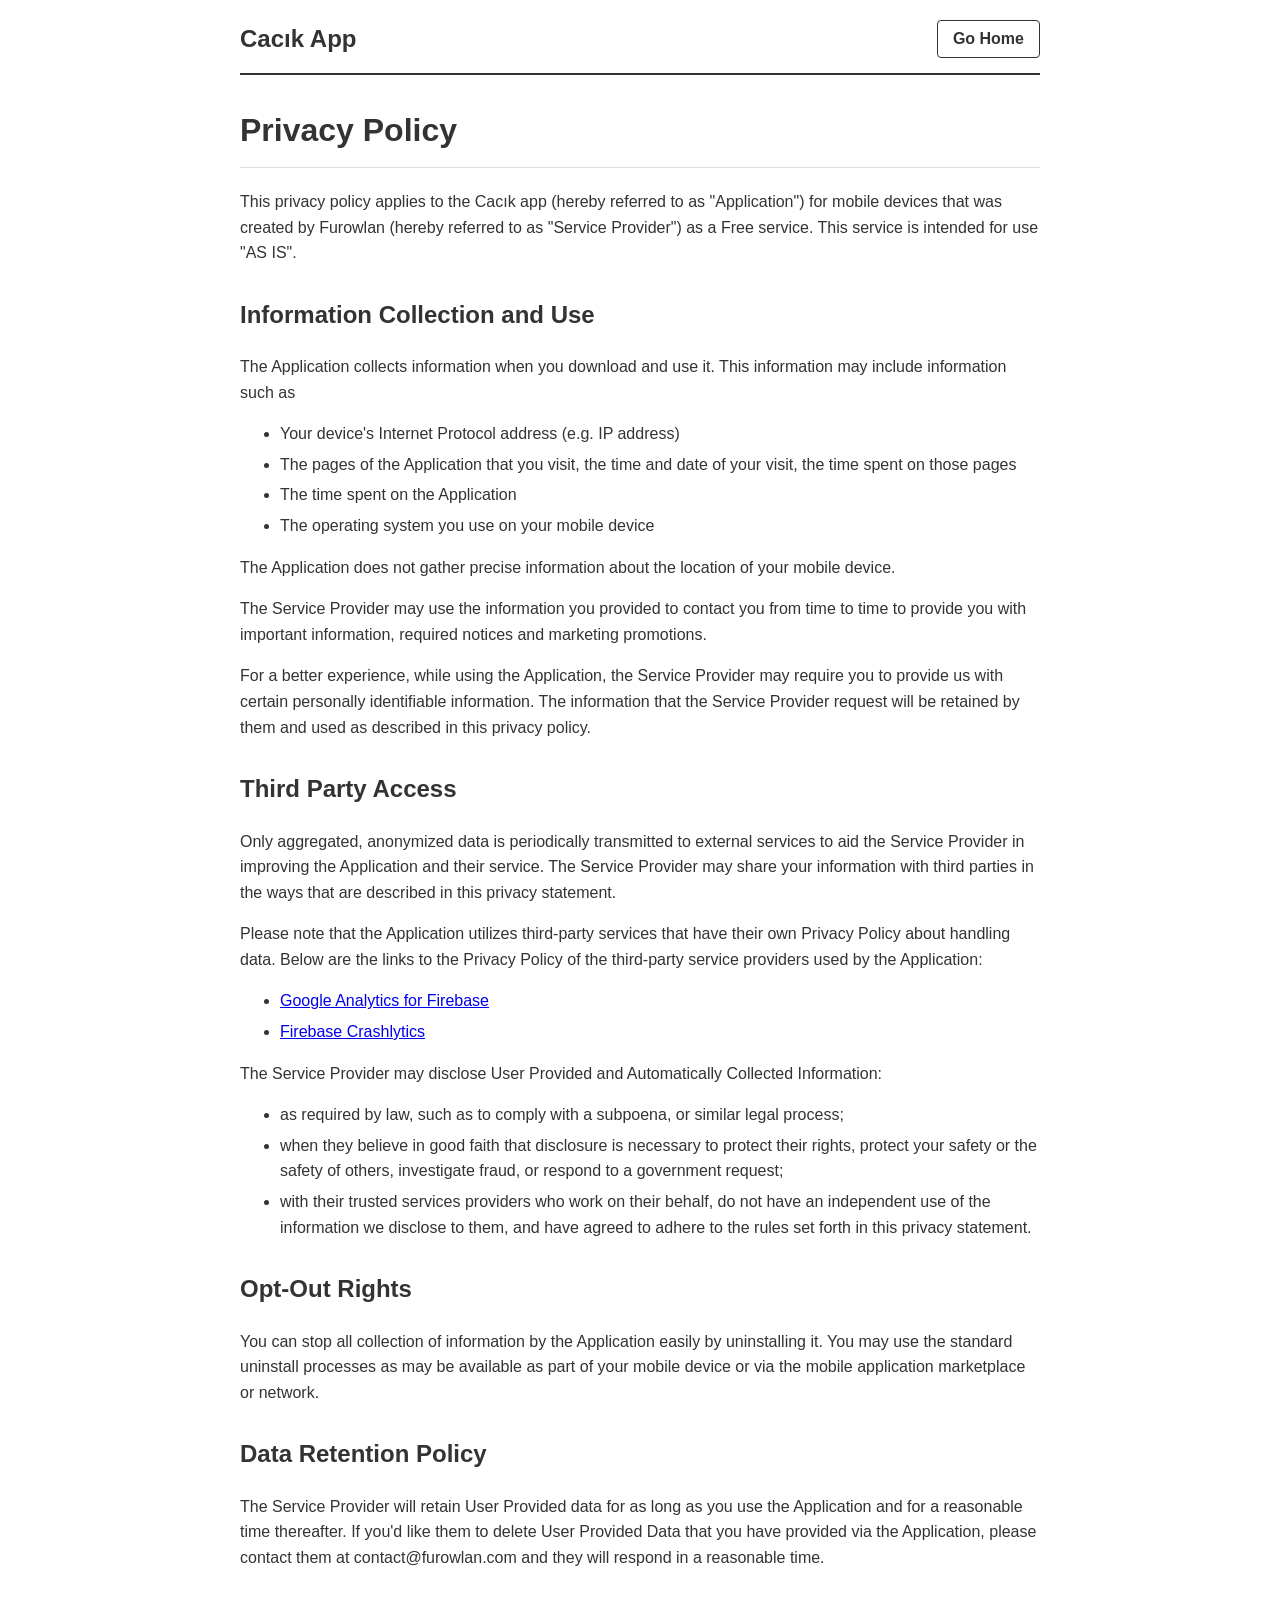
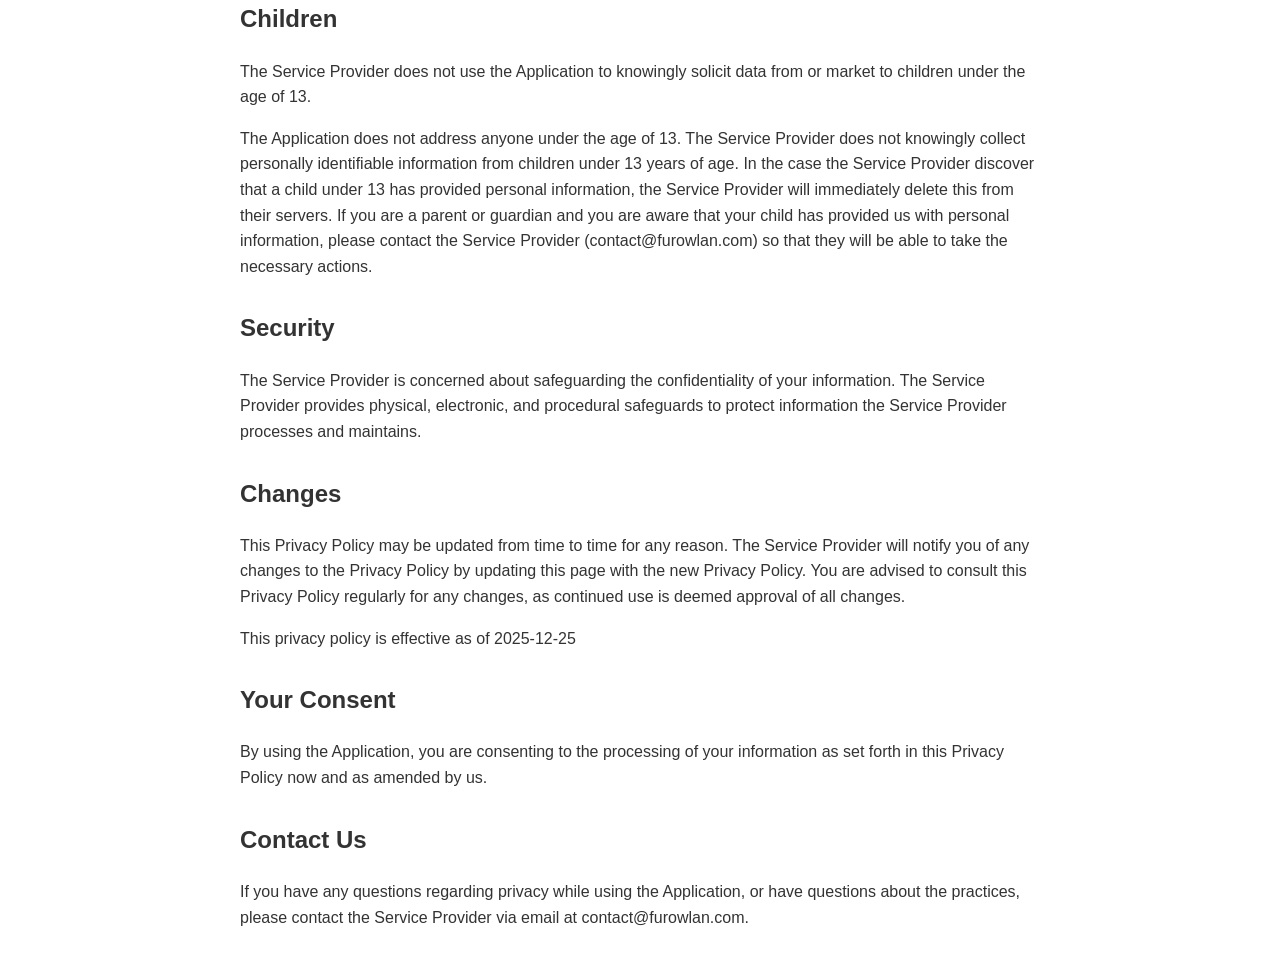
==== privacy.html @ db5d6578 "cacik website" ====
<!DOCTYPE html>
<html lang="en">
<head>
    <meta charset="UTF-8">
    <meta name="viewport" content="width=device-width, initial-scale=1.0">
    <title>Privacy Policy - Cacık</title>
    <style>
        body {
            font-family: Arial, sans-serif;
            line-height: 1.6;
            margin: 0;
            padding: 20px;
            max-width: 800px;
            margin-left: auto;
            margin-right: auto;
            color: #333;
        }
        .header {
            border-bottom: 2px solid #333;
            padding-bottom: 15px;
            margin-bottom: 30px;
            display: flex;
            justify-content: space-between;
            align-items: center;
        }
        .app-name {
            font-size: 24px;
            font-weight: bold;
        }
        .home-button {
            text-decoration: none;
            color: #333;
            border: 1px solid #333;
            padding: 5px 15px;
            border-radius: 4px;
            font-weight: bold;
        }
        .home-button:hover {
            background-color: #f0f0f0;
        }
        h1 {
            border-bottom: 1px solid #ddd;
            padding-bottom: 10px;
        }
        h2 {
            margin-top: 30px;
        }
        ul {
            margin-bottom: 15px;
        }
        li {
            margin-bottom: 5px;
        }
        p {
            margin-bottom: 15px;
        }
    </style>
</head>
<body>

    <div class="header">
        <span class="app-name">Cacık App</span>
        <a href="index.html" class="home-button">Go Home</a>
    </div>

    <h1>Privacy Policy</h1>

    <p>This privacy policy applies to the Cacık app (hereby referred to as "Application") for mobile devices that was created by Furowlan (hereby referred to as "Service Provider") as a Free service. This service is intended for use "AS IS".</p>

    <h2>Information Collection and Use</h2>
    <p>The Application collects information when you download and use it. This information may include information such as</p>
    <ul>
        <li>Your device's Internet Protocol address (e.g. IP address)</li>
        <li>The pages of the Application that you visit, the time and date of your visit, the time spent on those pages</li>
        <li>The time spent on the Application</li>
        <li>The operating system you use on your mobile device</li>
    </ul>

    <p>The Application does not gather precise information about the location of your mobile device.</p>

    <p>The Service Provider may use the information you provided to contact you from time to time to provide you with important information, required notices and marketing promotions.</p>

    <p>For a better experience, while using the Application, the Service Provider may require you to provide us with certain personally identifiable information. The information that the Service Provider request will be retained by them and used as described in this privacy policy.</p>

    <h2>Third Party Access</h2>
    <p>Only aggregated, anonymized data is periodically transmitted to external services to aid the Service Provider in improving the Application and their service. The Service Provider may share your information with third parties in the ways that are described in this privacy statement.</p>

    <p>Please note that the Application utilizes third-party services that have their own Privacy Policy about handling data. Below are the links to the Privacy Policy of the third-party service providers used by the Application:</p>
    <ul>
        <li><a href="https://firebase.google.com/policies/analytics" target="_blank">Google Analytics for Firebase</a></li>
        <li><a href="https://firebase.google.com/support/privacy/" target="_blank">Firebase Crashlytics</a></li>
    </ul>

    <p>The Service Provider may disclose User Provided and Automatically Collected Information:</p>
    <ul>
        <li>as required by law, such as to comply with a subpoena, or similar legal process;</li>
        <li>when they believe in good faith that disclosure is necessary to protect their rights, protect your safety or the safety of others, investigate fraud, or respond to a government request;</li>
        <li>with their trusted services providers who work on their behalf, do not have an independent use of the information we disclose to them, and have agreed to adhere to the rules set forth in this privacy statement.</li>
    </ul>

    <h2>Opt-Out Rights</h2>
    <p>You can stop all collection of information by the Application easily by uninstalling it. You may use the standard uninstall processes as may be available as part of your mobile device or via the mobile application marketplace or network.</p>

    <h2>Data Retention Policy</h2>
    <p>The Service Provider will retain User Provided data for as long as you use the Application and for a reasonable time thereafter. If you'd like them to delete User Provided Data that you have provided via the Application, please contact them at contact@furowlan.com and they will respond in a reasonable time.</p>

    <h2>Children</h2>
    <p>The Service Provider does not use the Application to knowingly solicit data from or market to children under the age of 13.</p>

    <p>The Application does not address anyone under the age of 13. The Service Provider does not knowingly collect personally identifiable information from children under 13 years of age. In the case the Service Provider discover that a child under 13 has provided personal information, the Service Provider will immediately delete this from their servers. If you are a parent or guardian and you are aware that your child has provided us with personal information, please contact the Service Provider (contact@furowlan.com) so that they will be able to take the necessary actions.</p>

    <h2>Security</h2>
    <p>The Service Provider is concerned about safeguarding the confidentiality of your information. The Service Provider provides physical, electronic, and procedural safeguards to protect information the Service Provider processes and maintains.</p>

    <h2>Changes</h2>
    <p>This Privacy Policy may be updated from time to time for any reason. The Service Provider will notify you of any changes to the Privacy Policy by updating this page with the new Privacy Policy. You are advised to consult this Privacy Policy regularly for any changes, as continued use is deemed approval of all changes.</p>

    <p>This privacy policy is effective as of 2025-12-25</p>

    <h2>Your Consent</h2>
    <p>By using the Application, you are consenting to the processing of your information as set forth in this Privacy Policy now and as amended by us.</p>

    <h2>Contact Us</h2>
    <p>If you have any questions regarding privacy while using the Application, or have questions about the practices, please contact the Service Provider via email at contact@furowlan.com.</p>

</body>
</html>
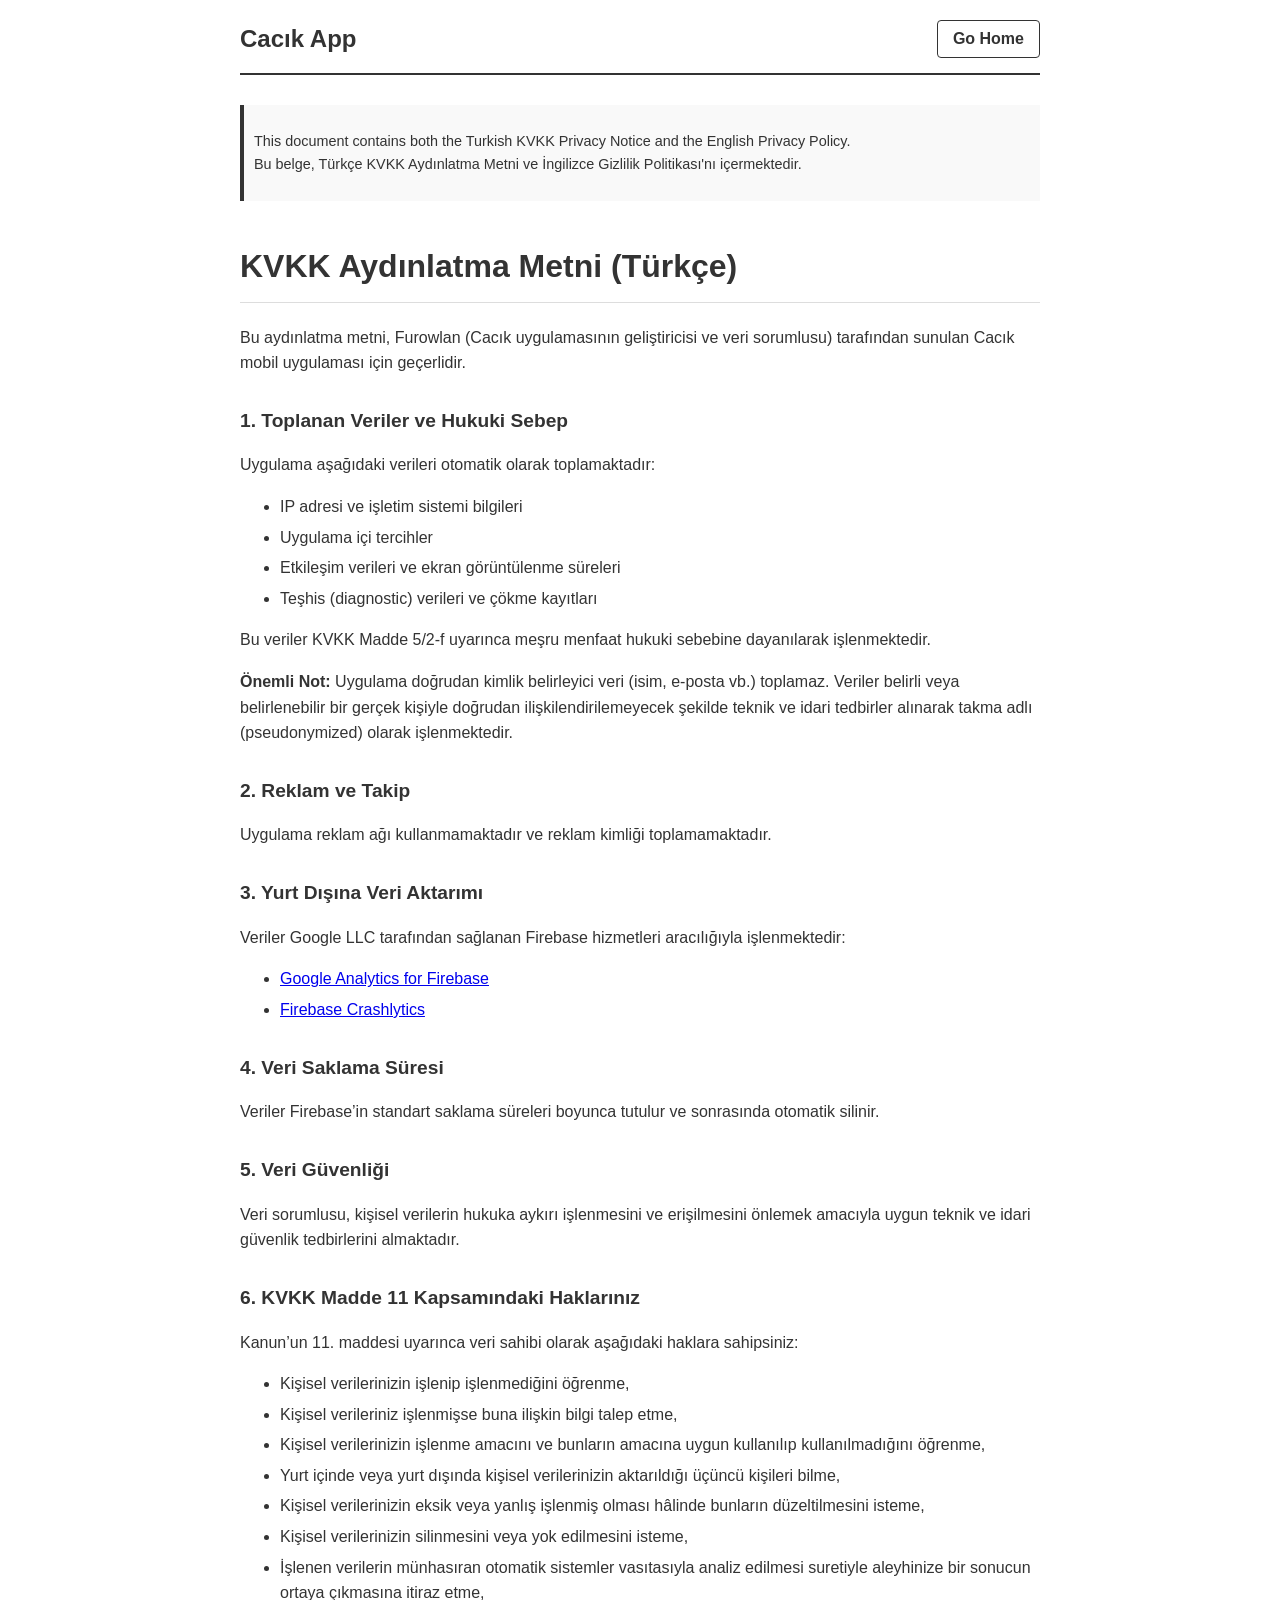
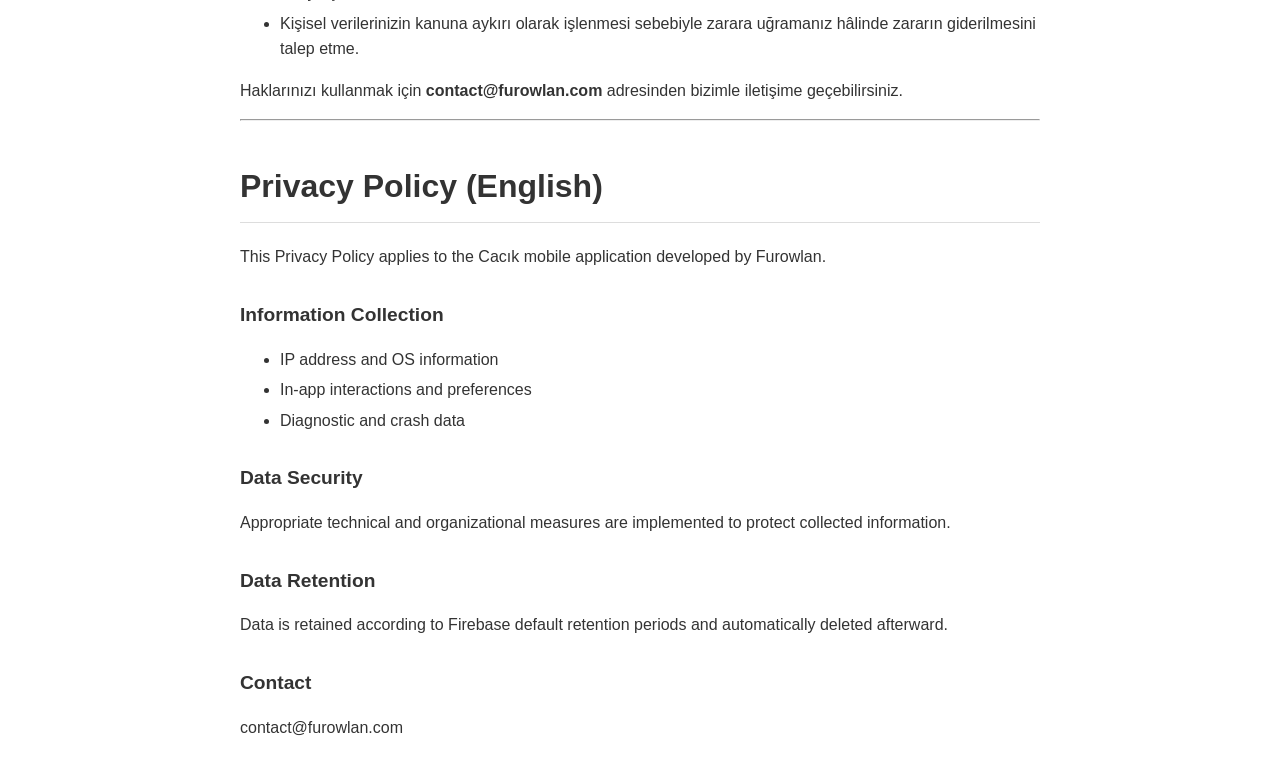
==== commit 2d132970: "updating privacy policy" ====
--- a/privacy.html
+++ b/privacy.html
@@ -3,7 +3,7 @@
 <head>
     <meta charset="UTF-8">
     <meta name="viewport" content="width=device-width, initial-scale=1.0">
-    <title>Privacy Policy - Cacık</title>
+    <title>Privacy Policy & KVKK - Cacık App</title>
     <style>
         body {
             font-family: Arial, sans-serif;
@@ -41,9 +41,11 @@
         h1 {
             border-bottom: 1px solid #ddd;
             padding-bottom: 10px;
+            margin-top: 40px;
         }
         h2 {
             margin-top: 30px;
+            font-size: 1.2em;
         }
         ul {
             margin-bottom: 15px;
@@ -54,6 +56,13 @@
         p {
             margin-bottom: 15px;
         }
+        .language-note {
+            background-color: #f9f9f9;
+            padding: 10px;
+            border-left: 4px solid #333;
+            margin-bottom: 20px;
+            font-size: 0.9em;
+        }
     </style>
 </head>
 <body>
@@ -63,65 +72,77 @@
         <a href="index.html" class="home-button">Go Home</a>
     </div>
 
-    <h1>Privacy Policy</h1>
+    <div class="language-note">
+        <p>This document contains both the Turkish KVKK Privacy Notice and the English Privacy Policy. <br>
+        Bu belge, Türkçe KVKK Aydınlatma Metni ve İngilizce Gizlilik Politikası'nı içermektedir.</p>
+    </div>
 
-    <p>This privacy policy applies to the Cacık app (hereby referred to as "Application") for mobile devices that was created by Furowlan (hereby referred to as "Service Provider") as a Free service. This service is intended for use "AS IS".</p>
+    <h1>KVKK Aydınlatma Metni (Türkçe)</h1>
 
-    <h2>Information Collection and Use</h2>
-    <p>The Application collects information when you download and use it. This information may include information such as</p>
+    <p>Bu aydınlatma metni, Furowlan (Cacık uygulamasının geliştiricisi ve veri sorumlusu) tarafından sunulan Cacık mobil uygulaması için geçerlidir.</p>
+
+    <h2>1. Toplanan Veriler ve Hukuki Sebep</h2>
+    <p>Uygulama aşağıdaki verileri otomatik olarak toplamaktadır:</p>
     <ul>
-        <li>Your device's Internet Protocol address (e.g. IP address)</li>
-        <li>The pages of the Application that you visit, the time and date of your visit, the time spent on those pages</li>
-        <li>The time spent on the Application</li>
-        <li>The operating system you use on your mobile device</li>
+        <li>IP adresi ve işletim sistemi bilgileri</li>
+        <li>Uygulama içi tercihler</li>
+        <li>Etkileşim verileri ve ekran görüntülenme süreleri</li>
+        <li>Teşhis (diagnostic) verileri ve çökme kayıtları</li>
+    </ul>
+    <p>Bu veriler KVKK Madde 5/2-f uyarınca meşru menfaat hukuki sebebine dayanılarak işlenmektedir.</p>
+    <p><strong>Önemli Not:</strong> Uygulama doğrudan kimlik belirleyici veri (isim, e-posta vb.) toplamaz. Veriler belirli veya belirlenebilir bir gerçek kişiyle doğrudan ilişkilendirilemeyecek şekilde teknik ve idari tedbirler alınarak takma adlı (pseudonymized) olarak işlenmektedir.</p>
+
+    <h2>2. Reklam ve Takip</h2>
+    <p>Uygulama reklam ağı kullanmamaktadır ve reklam kimliği toplamamaktadır.</p>
+
+    <h2>3. Yurt Dışına Veri Aktarımı</h2>
+    <p>Veriler Google LLC tarafından sağlanan Firebase hizmetleri aracılığıyla işlenmektedir:</p>
+    <ul>
+        <li><a href="https://firebase.google.com/policies/analytics" target="_blank">Google Analytics for Firebase</a></li>
+        <li><a href="https://firebase.google.com/support/privacy" target="_blank">Firebase Crashlytics</a></li>
     </ul>
 
-    <p>The Application does not gather precise information about the location of your mobile device.</p>
+    <h2>4. Veri Saklama Süresi</h2>
+    <p>Veriler Firebase’in standart saklama süreleri boyunca tutulur ve sonrasında otomatik silinir.</p>
 
-    <p>The Service Provider may use the information you provided to contact you from time to time to provide you with important information, required notices and marketing promotions.</p>
+    <h2>5. Veri Güvenliği</h2>
+    <p>Veri sorumlusu, kişisel verilerin hukuka aykırı işlenmesini ve erişilmesini önlemek amacıyla uygun teknik ve idari güvenlik tedbirlerini almaktadır.</p>
 
-    <p>For a better experience, while using the Application, the Service Provider may require you to provide us with certain personally identifiable information. The information that the Service Provider request will be retained by them and used as described in this privacy policy.</p>
+    <h2>6. KVKK Madde 11 Kapsamındaki Haklarınız</h2>
+    <p>Kanun’un 11. maddesi uyarınca veri sahibi olarak aşağıdaki haklara sahipsiniz:</p>
+    <ul>
+        <li>Kişisel verilerinizin işlenip işlenmediğini öğrenme,</li>
+        <li>Kişisel verileriniz işlenmişse buna ilişkin bilgi talep etme,</li>
+        <li>Kişisel verilerinizin işlenme amacını ve bunların amacına uygun kullanılıp kullanılmadığını öğrenme,</li>
+        <li>Yurt içinde veya yurt dışında kişisel verilerinizin aktarıldığı üçüncü kişileri bilme,</li>
+        <li>Kişisel verilerinizin eksik veya yanlış işlenmiş olması hâlinde bunların düzeltilmesini isteme,</li>
+        <li>Kişisel verilerinizin silinmesini veya yok edilmesini isteme,</li>
+        <li>İşlenen verilerin münhasıran otomatik sistemler vasıtasıyla analiz edilmesi suretiyle aleyhinize bir sonucun ortaya çıkmasına itiraz etme,</li>
+        <li>Kişisel verilerinizin kanuna aykırı olarak işlenmesi sebebiyle zarara uğramanız hâlinde zararın giderilmesini talep etme.</li>
+    </ul>
+    <p>Haklarınızı kullanmak için <strong>contact@furowlan.com</strong> adresinden bizimle iletişime geçebilirsiniz.</p>
 
-    <h2>Third Party Access</h2>
-    <p>Only aggregated, anonymized data is periodically transmitted to external services to aid the Service Provider in improving the Application and their service. The Service Provider may share your information with third parties in the ways that are described in this privacy statement.</p>
+    <hr>
 
-    <p>Please note that the Application utilizes third-party services that have their own Privacy Policy about handling data. Below are the links to the Privacy Policy of the third-party service providers used by the Application:</p>
+    <h1>Privacy Policy (English)</h1>
+
+    <p>This Privacy Policy applies to the Cacık mobile application developed by Furowlan.</p>
+
+    <h2>Information Collection</h2>
     <ul>
-        <li><a href="https://firebase.google.com/policies/analytics" target="_blank">Google Analytics for Firebase</a></li>
-        <li><a href="https://firebase.google.com/support/privacy/" target="_blank">Firebase Crashlytics</a></li>
+        <li>IP address and OS information</li>
+        <li>In-app interactions and preferences</li>
+        <li>Diagnostic and crash data</li>
     </ul>
 
-    <p>The Service Provider may disclose User Provided and Automatically Collected Information:</p>
-    <ul>
-        <li>as required by law, such as to comply with a subpoena, or similar legal process;</li>
-        <li>when they believe in good faith that disclosure is necessary to protect their rights, protect your safety or the safety of others, investigate fraud, or respond to a government request;</li>
-        <li>with their trusted services providers who work on their behalf, do not have an independent use of the information we disclose to them, and have agreed to adhere to the rules set forth in this privacy statement.</li>
-    </ul>
+    <h2>Data Security</h2>
+    <p>Appropriate technical and organizational measures are implemented to protect collected information.</p>
 
-    <h2>Opt-Out Rights</h2>
-    <p>You can stop all collection of information by the Application easily by uninstalling it. You may use the standard uninstall processes as may be available as part of your mobile device or via the mobile application marketplace or network.</p>
+    <h2>Data Retention</h2>
+    <p>Data is retained according to Firebase default retention periods and automatically deleted afterward.</p>
 
-    <h2>Data Retention Policy</h2>
-    <p>The Service Provider will retain User Provided data for as long as you use the Application and for a reasonable time thereafter. If you'd like them to delete User Provided Data that you have provided via the Application, please contact them at contact@furowlan.com and they will respond in a reasonable time.</p>
-
-    <h2>Children</h2>
-    <p>The Service Provider does not use the Application to knowingly solicit data from or market to children under the age of 13.</p>
-
-    <p>The Application does not address anyone under the age of 13. The Service Provider does not knowingly collect personally identifiable information from children under 13 years of age. In the case the Service Provider discover that a child under 13 has provided personal information, the Service Provider will immediately delete this from their servers. If you are a parent or guardian and you are aware that your child has provided us with personal information, please contact the Service Provider (contact@furowlan.com) so that they will be able to take the necessary actions.</p>
-
-    <h2>Security</h2>
-    <p>The Service Provider is concerned about safeguarding the confidentiality of your information. The Service Provider provides physical, electronic, and procedural safeguards to protect information the Service Provider processes and maintains.</p>
-
-    <h2>Changes</h2>
-    <p>This Privacy Policy may be updated from time to time for any reason. The Service Provider will notify you of any changes to the Privacy Policy by updating this page with the new Privacy Policy. You are advised to consult this Privacy Policy regularly for any changes, as continued use is deemed approval of all changes.</p>
-
-    <p>This privacy policy is effective as of 2025-12-25</p>
-
-    <h2>Your Consent</h2>
-    <p>By using the Application, you are consenting to the processing of your information as set forth in this Privacy Policy now and as amended by us.</p>
-
-    <h2>Contact Us</h2>
-    <p>If you have any questions regarding privacy while using the Application, or have questions about the practices, please contact the Service Provider via email at contact@furowlan.com.</p>
+    <h2>Contact</h2>
+    <p>contact@furowlan.com</p>
 
 </body>
 </html>
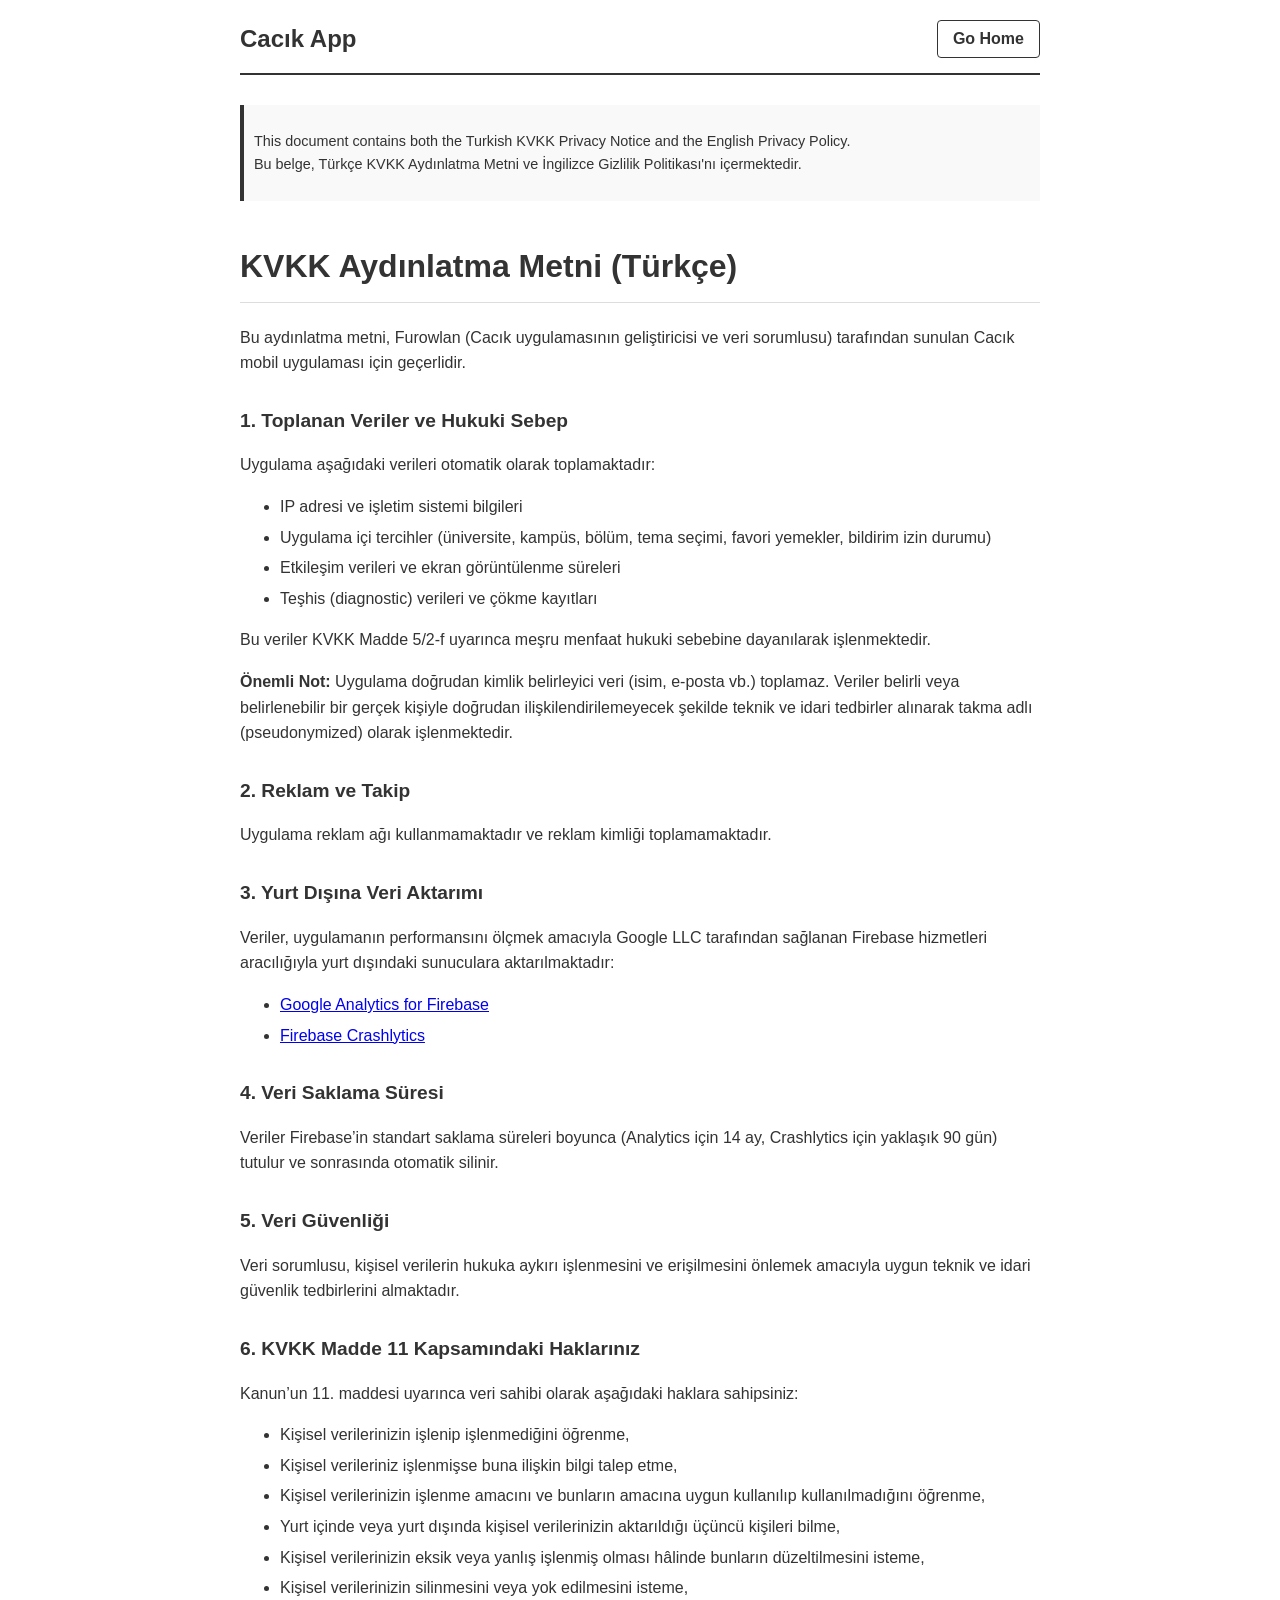
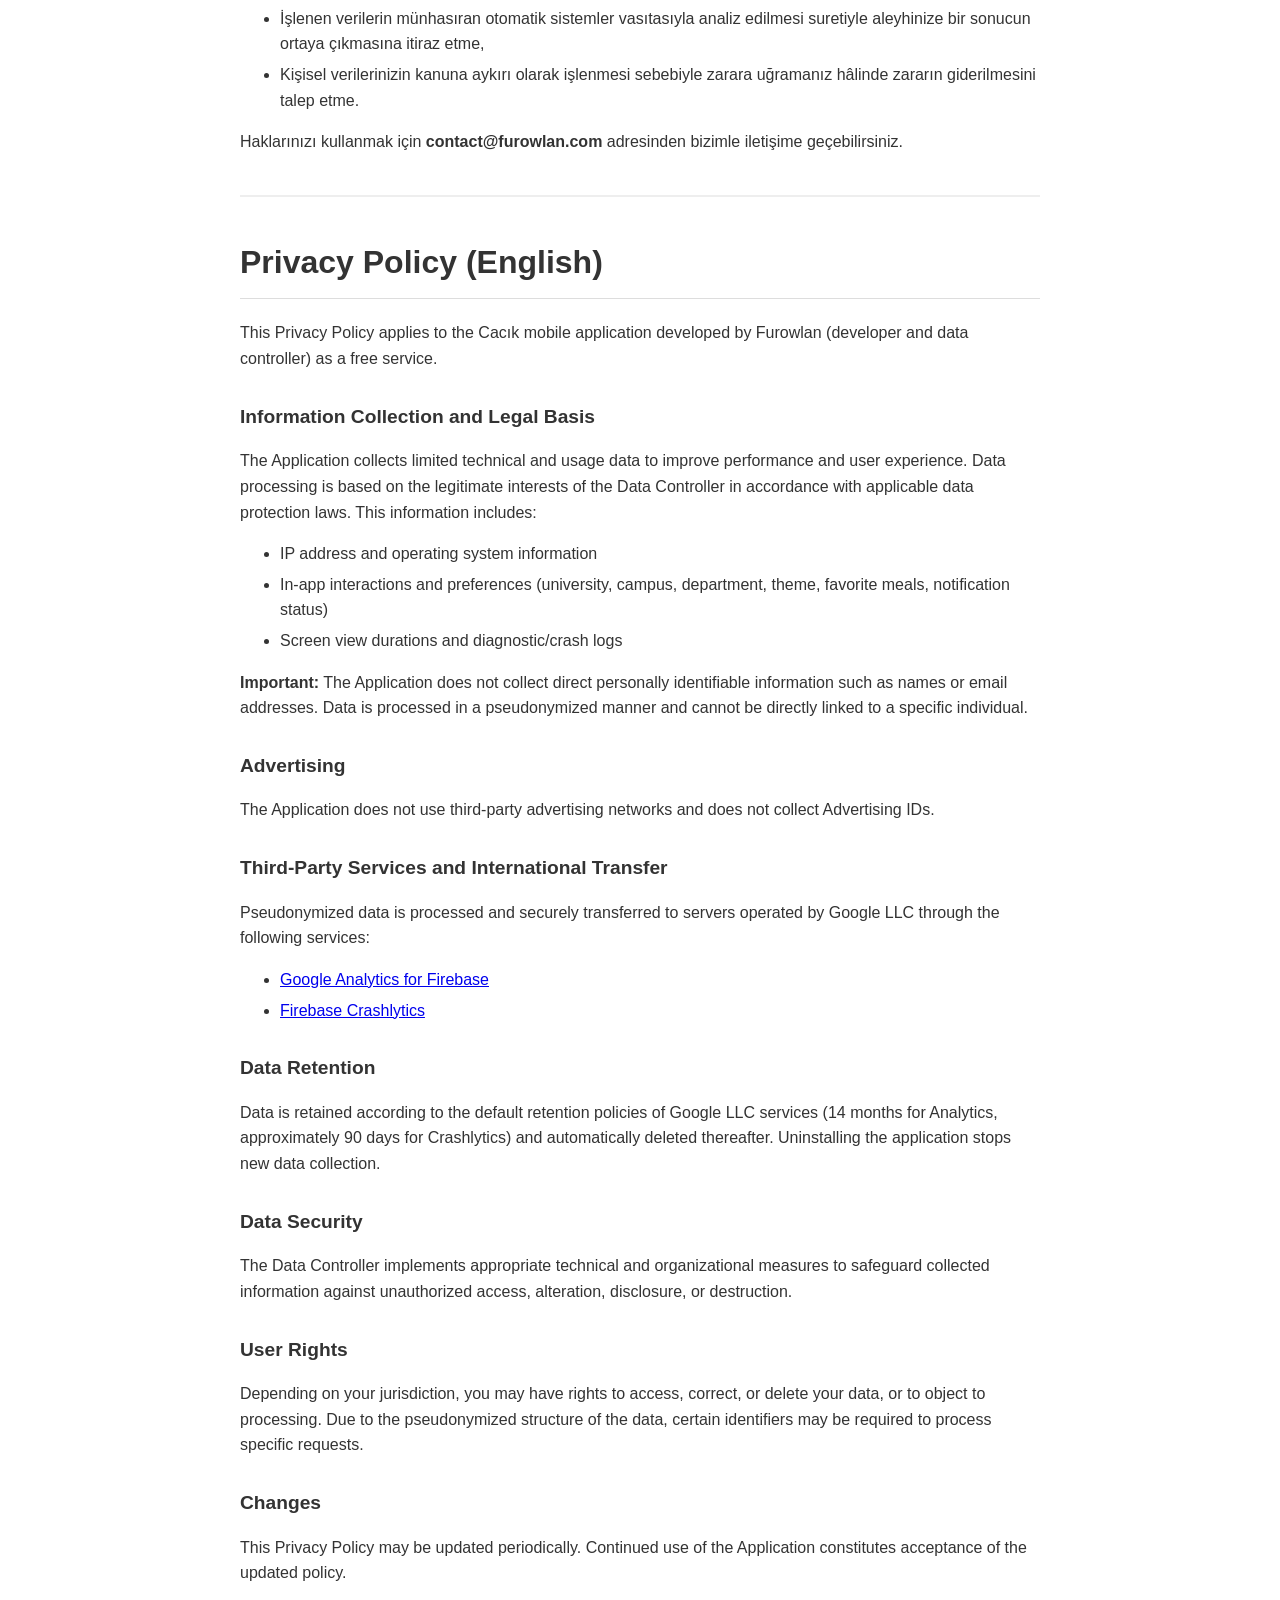
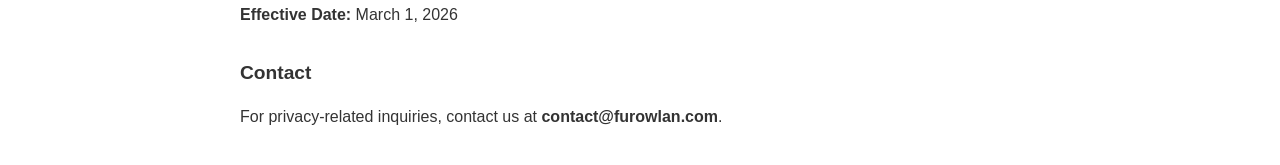
==== commit 7e3d80b3: "updated privacy policy" ====
--- a/privacy.html
+++ b/privacy.html
@@ -85,7 +85,7 @@
     <p>Uygulama aşağıdaki verileri otomatik olarak toplamaktadır:</p>
     <ul>
         <li>IP adresi ve işletim sistemi bilgileri</li>
-        <li>Uygulama içi tercihler</li>
+        <li>Uygulama içi tercihler (üniversite, kampüs, bölüm, tema seçimi, favori yemekler, bildirim izin durumu)</li>
         <li>Etkileşim verileri ve ekran görüntülenme süreleri</li>
         <li>Teşhis (diagnostic) verileri ve çökme kayıtları</li>
     </ul>
@@ -96,14 +96,14 @@
     <p>Uygulama reklam ağı kullanmamaktadır ve reklam kimliği toplamamaktadır.</p>
 
     <h2>3. Yurt Dışına Veri Aktarımı</h2>
-    <p>Veriler Google LLC tarafından sağlanan Firebase hizmetleri aracılığıyla işlenmektedir:</p>
+    <p>Veriler, uygulamanın performansını ölçmek amacıyla Google LLC tarafından sağlanan Firebase hizmetleri aracılığıyla yurt dışındaki sunuculara aktarılmaktadır:</p>
     <ul>
-        <li><a href="https://firebase.google.com/policies/analytics" target="_blank">Google Analytics for Firebase</a></li>
-        <li><a href="https://firebase.google.com/support/privacy" target="_blank">Firebase Crashlytics</a></li>
+        <li><a href="https://firebase.google.com/policies/analytics" target="_blank" rel="noopener noreferrer">Google Analytics for Firebase</a></li>
+        <li><a href="https://firebase.google.com/support/privacy" target="_blank" rel="noopener noreferrer">Firebase Crashlytics</a></li>
     </ul>
 
     <h2>4. Veri Saklama Süresi</h2>
-    <p>Veriler Firebase’in standart saklama süreleri boyunca tutulur ve sonrasında otomatik silinir.</p>
+    <p>Veriler Firebase’in standart saklama süreleri boyunca (Analytics için 14 ay, Crashlytics için yaklaşık 90 gün) tutulur ve sonrasında otomatik silinir.</p>
 
     <h2>5. Veri Güvenliği</h2>
     <p>Veri sorumlusu, kişisel verilerin hukuka aykırı işlenmesini ve erişilmesini önlemek amacıyla uygun teknik ve idari güvenlik tedbirlerini almaktadır.</p>
@@ -122,27 +122,46 @@
     </ul>
     <p>Haklarınızı kullanmak için <strong>contact@furowlan.com</strong> adresinden bizimle iletişime geçebilirsiniz.</p>
 
-    <hr>
+    <hr style="margin: 40px 0; border: 1px solid #eee;">
 
     <h1>Privacy Policy (English)</h1>
 
-    <p>This Privacy Policy applies to the Cacık mobile application developed by Furowlan.</p>
+    <p>This Privacy Policy applies to the Cacık mobile application developed by Furowlan (developer and data controller) as a free service.</p>
 
-    <h2>Information Collection</h2>
+    <h2>Information Collection and Legal Basis</h2>
+    <p>The Application collects limited technical and usage data to improve performance and user experience. Data processing is based on the legitimate interests of the Data Controller in accordance with applicable data protection laws. This information includes:</p>
     <ul>
-        <li>IP address and OS information</li>
-        <li>In-app interactions and preferences</li>
-        <li>Diagnostic and crash data</li>
+        <li>IP address and operating system information</li>
+        <li>In-app interactions and preferences (university, campus, department, theme, favorite meals, notification status)</li>
+        <li>Screen view durations and diagnostic/crash logs</li>
+    </ul>
+    <p><strong>Important:</strong> The Application does not collect direct personally identifiable information such as names or email addresses. Data is processed in a pseudonymized manner and cannot be directly linked to a specific individual.</p>
+
+    <h2>Advertising</h2>
+    <p>The Application does not use third-party advertising networks and does not collect Advertising IDs.</p>
+
+    <h2>Third-Party Services and International Transfer</h2>
+    <p>Pseudonymized data is processed and securely transferred to servers operated by Google LLC through the following services:</p>
+    <ul>
+        <li><a href="https://firebase.google.com/policies/analytics" target="_blank" rel="noopener noreferrer">Google Analytics for Firebase</a></li>
+        <li><a href="https://firebase.google.com/support/privacy" target="_blank" rel="noopener noreferrer">Firebase Crashlytics</a></li>
     </ul>
 
+    <h2>Data Retention</h2>
+    <p>Data is retained according to the default retention policies of Google LLC services (14 months for Analytics, approximately 90 days for Crashlytics) and automatically deleted thereafter. Uninstalling the application stops new data collection.</p>
+
     <h2>Data Security</h2>
-    <p>Appropriate technical and organizational measures are implemented to protect collected information.</p>
+    <p>The Data Controller implements appropriate technical and organizational measures to safeguard collected information against unauthorized access, alteration, disclosure, or destruction.</p>
 
-    <h2>Data Retention</h2>
-    <p>Data is retained according to Firebase default retention periods and automatically deleted afterward.</p>
+    <h2>User Rights</h2>
+    <p>Depending on your jurisdiction, you may have rights to access, correct, or delete your data, or to object to processing. Due to the pseudonymized structure of the data, certain identifiers may be required to process specific requests.</p>
+
+    <h2>Changes</h2>
+    <p>This Privacy Policy may be updated periodically. Continued use of the Application constitutes acceptance of the updated policy.</p>
+    <p><strong>Effective Date:</strong> March 1, 2026</p>
 
     <h2>Contact</h2>
-    <p>contact@furowlan.com</p>
+    <p>For privacy-related inquiries, contact us at <strong>contact@furowlan.com</strong>.</p>
 
 </body>
 </html>
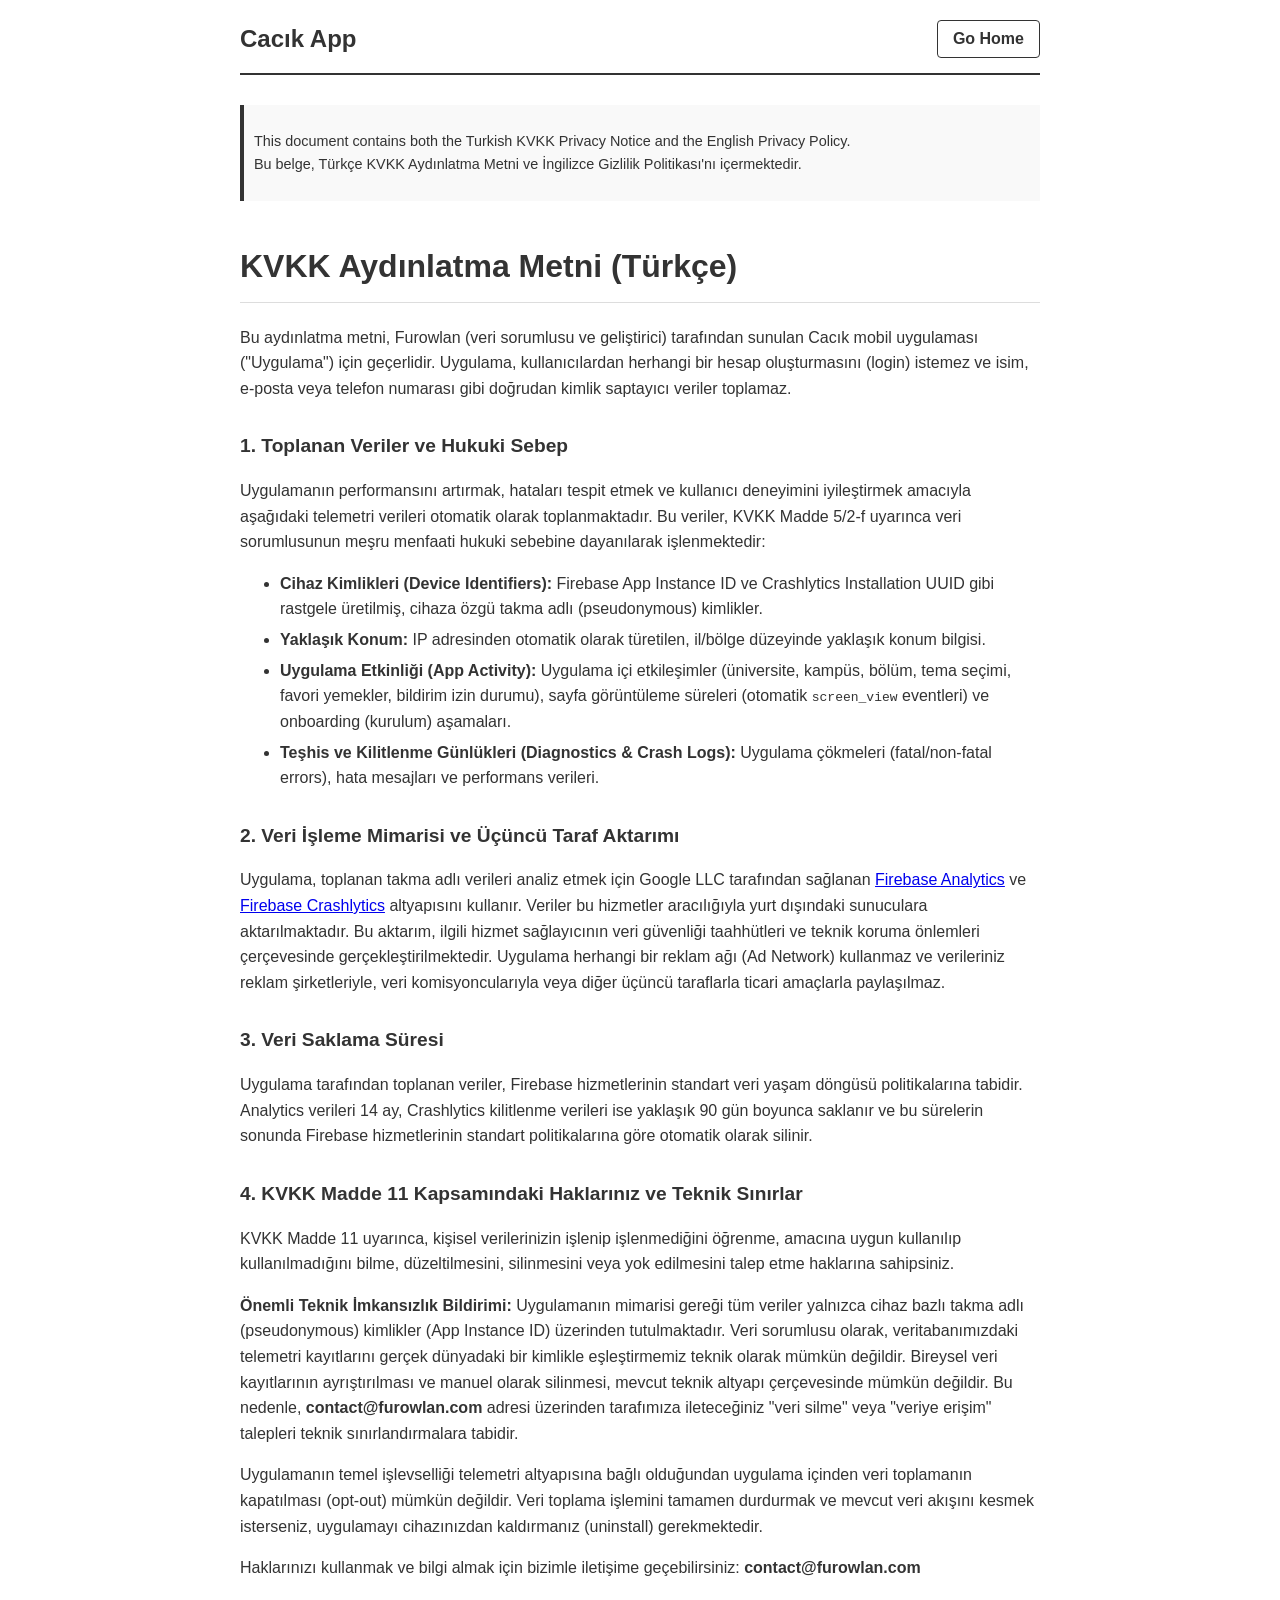
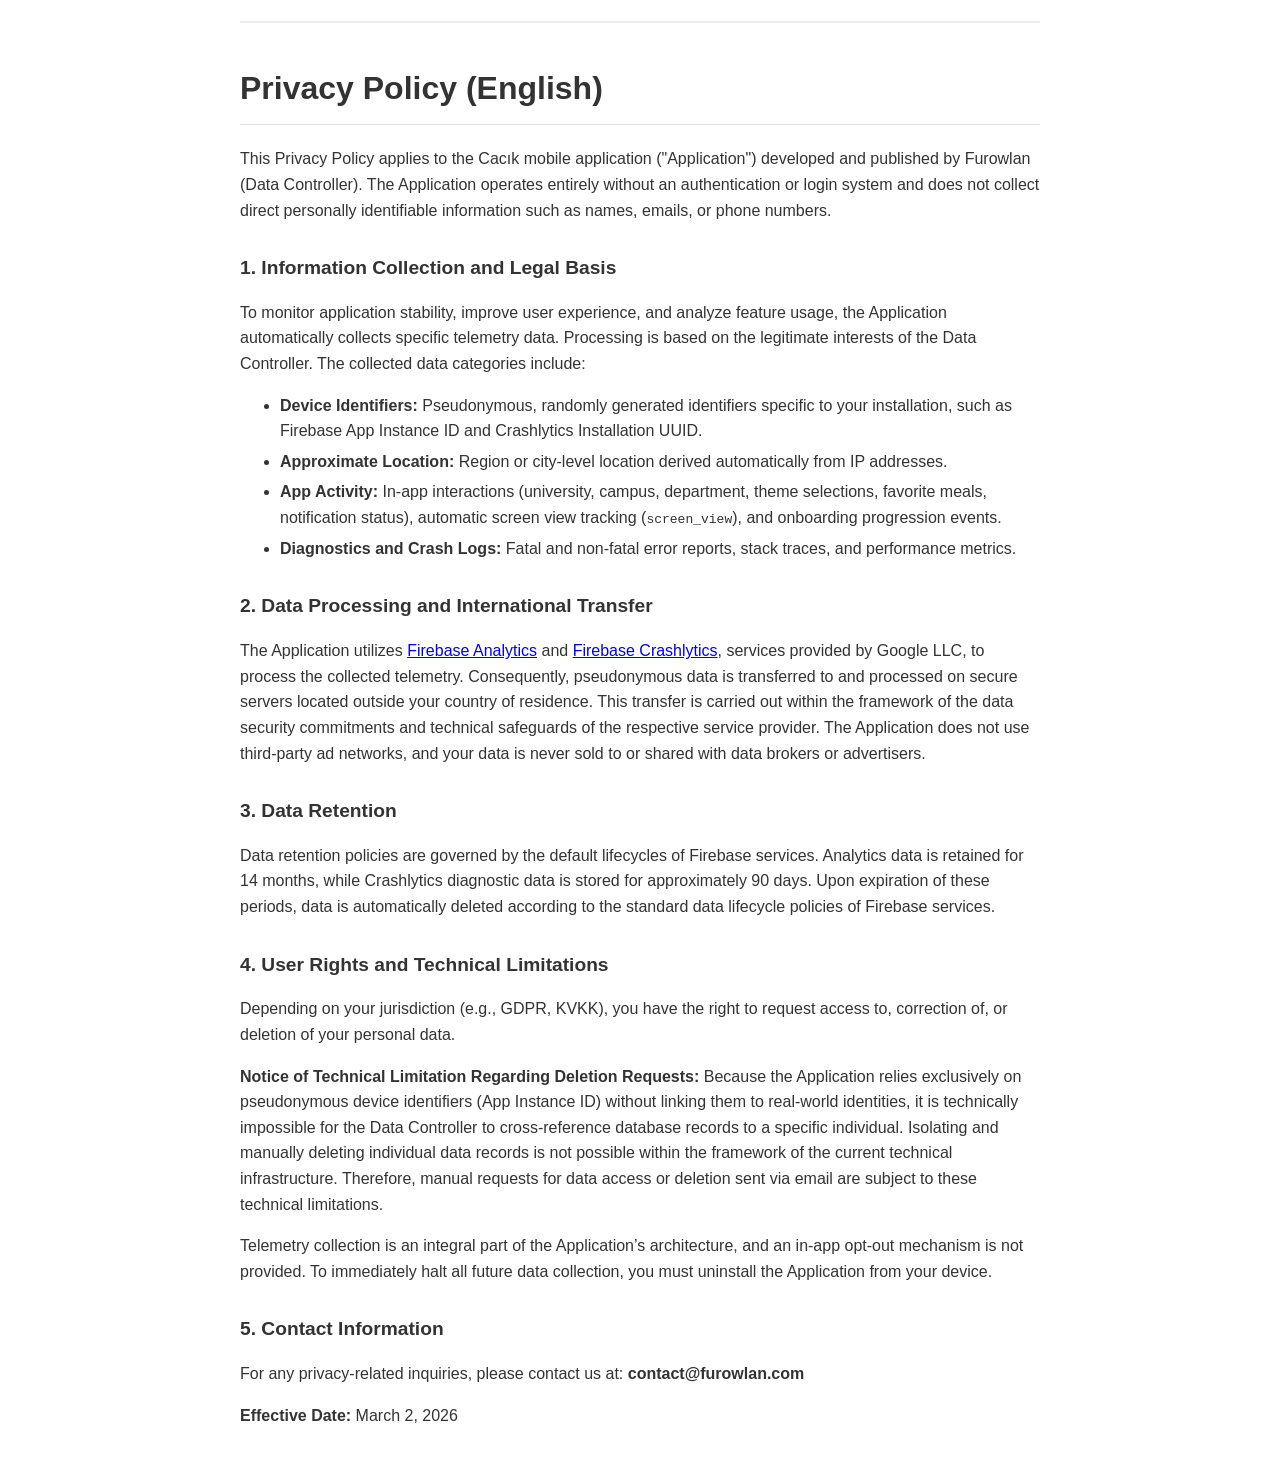
==== commit 260f0569: "updating policy" ====
--- a/privacy.html
+++ b/privacy.html
@@ -79,89 +79,58 @@
 
     <h1>KVKK Aydınlatma Metni (Türkçe)</h1>
 
-    <p>Bu aydınlatma metni, Furowlan (Cacık uygulamasının geliştiricisi ve veri sorumlusu) tarafından sunulan Cacık mobil uygulaması için geçerlidir.</p>
+    <p>Bu aydınlatma metni, Furowlan (veri sorumlusu ve geliştirici) tarafından sunulan Cacık mobil uygulaması ("Uygulama") için geçerlidir. Uygulama, kullanıcılardan herhangi bir hesap oluşturmasını (login) istemez ve isim, e-posta veya telefon numarası gibi doğrudan kimlik saptayıcı veriler toplamaz.</p>
 
     <h2>1. Toplanan Veriler ve Hukuki Sebep</h2>
-    <p>Uygulama aşağıdaki verileri otomatik olarak toplamaktadır:</p>
+    <p>Uygulamanın performansını artırmak, hataları tespit etmek ve kullanıcı deneyimini iyileştirmek amacıyla aşağıdaki telemetri verileri otomatik olarak toplanmaktadır. Bu veriler, KVKK Madde 5/2-f uyarınca veri sorumlusunun meşru menfaati hukuki sebebine dayanılarak işlenmektedir:</p>
     <ul>
-        <li>IP adresi ve işletim sistemi bilgileri</li>
-        <li>Uygulama içi tercihler (üniversite, kampüs, bölüm, tema seçimi, favori yemekler, bildirim izin durumu)</li>
-        <li>Etkileşim verileri ve ekran görüntülenme süreleri</li>
-        <li>Teşhis (diagnostic) verileri ve çökme kayıtları</li>
-    </ul>
-    <p>Bu veriler KVKK Madde 5/2-f uyarınca meşru menfaat hukuki sebebine dayanılarak işlenmektedir.</p>
-    <p><strong>Önemli Not:</strong> Uygulama doğrudan kimlik belirleyici veri (isim, e-posta vb.) toplamaz. Veriler belirli veya belirlenebilir bir gerçek kişiyle doğrudan ilişkilendirilemeyecek şekilde teknik ve idari tedbirler alınarak takma adlı (pseudonymized) olarak işlenmektedir.</p>
-
-    <h2>2. Reklam ve Takip</h2>
-    <p>Uygulama reklam ağı kullanmamaktadır ve reklam kimliği toplamamaktadır.</p>
-
-    <h2>3. Yurt Dışına Veri Aktarımı</h2>
-    <p>Veriler, uygulamanın performansını ölçmek amacıyla Google LLC tarafından sağlanan Firebase hizmetleri aracılığıyla yurt dışındaki sunuculara aktarılmaktadır:</p>
-    <ul>
-        <li><a href="https://firebase.google.com/policies/analytics" target="_blank" rel="noopener noreferrer">Google Analytics for Firebase</a></li>
-        <li><a href="https://firebase.google.com/support/privacy" target="_blank" rel="noopener noreferrer">Firebase Crashlytics</a></li>
+        <li><strong>Cihaz Kimlikleri (Device Identifiers):</strong> Firebase App Instance ID ve Crashlytics Installation UUID gibi rastgele üretilmiş, cihaza özgü takma adlı (pseudonymous) kimlikler.</li>
+        <li><strong>Yaklaşık Konum:</strong> IP adresinden otomatik olarak türetilen, il/bölge düzeyinde yaklaşık konum bilgisi.</li>
+        <li><strong>Uygulama Etkinliği (App Activity):</strong> Uygulama içi etkileşimler (üniversite, kampüs, bölüm, tema seçimi, favori yemekler, bildirim izin durumu), sayfa görüntüleme süreleri (otomatik <code>screen_view</code> eventleri) ve onboarding (kurulum) aşamaları.</li>
+        <li><strong>Teşhis ve Kilitlenme Günlükleri (Diagnostics & Crash Logs):</strong> Uygulama çökmeleri (fatal/non-fatal errors), hata mesajları ve performans verileri.</li>
     </ul>
 
-    <h2>4. Veri Saklama Süresi</h2>
-    <p>Veriler Firebase’in standart saklama süreleri boyunca (Analytics için 14 ay, Crashlytics için yaklaşık 90 gün) tutulur ve sonrasında otomatik silinir.</p>
+    <h2>2. Veri İşleme Mimarisi ve Üçüncü Taraf Aktarımı</h2>
+    <p>Uygulama, toplanan takma adlı verileri analiz etmek için Google LLC tarafından sağlanan <a href="https://firebase.google.com/policies/analytics" target="_blank" rel="noopener noreferrer">Firebase Analytics</a> ve <a href="https://firebase.google.com/support/privacy" target="_blank" rel="noopener noreferrer">Firebase Crashlytics</a> altyapısını kullanır. Veriler bu hizmetler aracılığıyla yurt dışındaki sunuculara aktarılmaktadır. Bu aktarım, ilgili hizmet sağlayıcının veri güvenliği taahhütleri ve teknik koruma önlemleri çerçevesinde gerçekleştirilmektedir. Uygulama herhangi bir reklam ağı (Ad Network) kullanmaz ve verileriniz reklam şirketleriyle, veri komisyoncularıyla veya diğer üçüncü taraflarla ticari amaçlarla paylaşılmaz.</p>
 
-    <h2>5. Veri Güvenliği</h2>
-    <p>Veri sorumlusu, kişisel verilerin hukuka aykırı işlenmesini ve erişilmesini önlemek amacıyla uygun teknik ve idari güvenlik tedbirlerini almaktadır.</p>
+    <h2>3. Veri Saklama Süresi</h2>
+    <p>Uygulama tarafından toplanan veriler, Firebase hizmetlerinin standart veri yaşam döngüsü politikalarına tabidir. Analytics verileri 14 ay, Crashlytics kilitlenme verileri ise yaklaşık 90 gün boyunca saklanır ve bu sürelerin sonunda Firebase hizmetlerinin standart politikalarına göre otomatik olarak silinir.</p>
 
-    <h2>6. KVKK Madde 11 Kapsamındaki Haklarınız</h2>
-    <p>Kanun’un 11. maddesi uyarınca veri sahibi olarak aşağıdaki haklara sahipsiniz:</p>
-    <ul>
-        <li>Kişisel verilerinizin işlenip işlenmediğini öğrenme,</li>
-        <li>Kişisel verileriniz işlenmişse buna ilişkin bilgi talep etme,</li>
-        <li>Kişisel verilerinizin işlenme amacını ve bunların amacına uygun kullanılıp kullanılmadığını öğrenme,</li>
-        <li>Yurt içinde veya yurt dışında kişisel verilerinizin aktarıldığı üçüncü kişileri bilme,</li>
-        <li>Kişisel verilerinizin eksik veya yanlış işlenmiş olması hâlinde bunların düzeltilmesini isteme,</li>
-        <li>Kişisel verilerinizin silinmesini veya yok edilmesini isteme,</li>
-        <li>İşlenen verilerin münhasıran otomatik sistemler vasıtasıyla analiz edilmesi suretiyle aleyhinize bir sonucun ortaya çıkmasına itiraz etme,</li>
-        <li>Kişisel verilerinizin kanuna aykırı olarak işlenmesi sebebiyle zarara uğramanız hâlinde zararın giderilmesini talep etme.</li>
-    </ul>
-    <p>Haklarınızı kullanmak için <strong>contact@furowlan.com</strong> adresinden bizimle iletişime geçebilirsiniz.</p>
+    <h2>4. KVKK Madde 11 Kapsamındaki Haklarınız ve Teknik Sınırlar</h2>
+    <p>KVKK Madde 11 uyarınca, kişisel verilerinizin işlenip işlenmediğini öğrenme, amacına uygun kullanılıp kullanılmadığını bilme, düzeltilmesini, silinmesini veya yok edilmesini talep etme haklarına sahipsiniz.</p>
+    <p><strong>Önemli Teknik İmkansızlık Bildirimi:</strong> Uygulamanın mimarisi gereği tüm veriler yalnızca cihaz bazlı takma adlı (pseudonymous) kimlikler (App Instance ID) üzerinden tutulmaktadır. Veri sorumlusu olarak, veritabanımızdaki telemetri kayıtlarını gerçek dünyadaki bir kimlikle eşleştirmemiz teknik olarak mümkün değildir. Bireysel veri kayıtlarının ayrıştırılması ve manuel olarak silinmesi, mevcut teknik altyapı çerçevesinde mümkün değildir. Bu nedenle, <strong>contact@furowlan.com</strong> adresi üzerinden tarafımıza ileteceğiniz "veri silme" veya "veriye erişim" talepleri teknik sınırlandırmalara tabidir.</p>
+    <p>Uygulamanın temel işlevselliği telemetri altyapısına bağlı olduğundan uygulama içinden veri toplamanın kapatılması (opt-out) mümkün değildir. Veri toplama işlemini tamamen durdurmak ve mevcut veri akışını kesmek isterseniz, uygulamayı cihazınızdan kaldırmanız (uninstall) gerekmektedir.</p>
+    <p>Haklarınızı kullanmak ve bilgi almak için bizimle iletişime geçebilirsiniz: <strong>contact@furowlan.com</strong></p>
 
     <hr style="margin: 40px 0; border: 1px solid #eee;">
 
     <h1>Privacy Policy (English)</h1>
 
-    <p>This Privacy Policy applies to the Cacık mobile application developed by Furowlan (developer and data controller) as a free service.</p>
+    <p>This Privacy Policy applies to the Cacık mobile application ("Application") developed and published by Furowlan (Data Controller). The Application operates entirely without an authentication or login system and does not collect direct personally identifiable information such as names, emails, or phone numbers.</p>
 
-    <h2>Information Collection and Legal Basis</h2>
-    <p>The Application collects limited technical and usage data to improve performance and user experience. Data processing is based on the legitimate interests of the Data Controller in accordance with applicable data protection laws. This information includes:</p>
+    <h2>1. Information Collection and Legal Basis</h2>
+    <p>To monitor application stability, improve user experience, and analyze feature usage, the Application automatically collects specific telemetry data. Processing is based on the legitimate interests of the Data Controller. The collected data categories include:</p>
     <ul>
-        <li>IP address and operating system information</li>
-        <li>In-app interactions and preferences (university, campus, department, theme, favorite meals, notification status)</li>
-        <li>Screen view durations and diagnostic/crash logs</li>
-    </ul>
-    <p><strong>Important:</strong> The Application does not collect direct personally identifiable information such as names or email addresses. Data is processed in a pseudonymized manner and cannot be directly linked to a specific individual.</p>
-
-    <h2>Advertising</h2>
-    <p>The Application does not use third-party advertising networks and does not collect Advertising IDs.</p>
-
-    <h2>Third-Party Services and International Transfer</h2>
-    <p>Pseudonymized data is processed and securely transferred to servers operated by Google LLC through the following services:</p>
-    <ul>
-        <li><a href="https://firebase.google.com/policies/analytics" target="_blank" rel="noopener noreferrer">Google Analytics for Firebase</a></li>
-        <li><a href="https://firebase.google.com/support/privacy" target="_blank" rel="noopener noreferrer">Firebase Crashlytics</a></li>
+        <li><strong>Device Identifiers:</strong> Pseudonymous, randomly generated identifiers specific to your installation, such as Firebase App Instance ID and Crashlytics Installation UUID.</li>
+        <li><strong>Approximate Location:</strong> Region or city-level location derived automatically from IP addresses.</li>
+        <li><strong>App Activity:</strong> In-app interactions (university, campus, department, theme selections, favorite meals, notification status), automatic screen view tracking (<code>screen_view</code>), and onboarding progression events.</li>
+        <li><strong>Diagnostics and Crash Logs:</strong> Fatal and non-fatal error reports, stack traces, and performance metrics.</li>
     </ul>
 
-    <h2>Data Retention</h2>
-    <p>Data is retained according to the default retention policies of Google LLC services (14 months for Analytics, approximately 90 days for Crashlytics) and automatically deleted thereafter. Uninstalling the application stops new data collection.</p>
+    <h2>2. Data Processing and International Transfer</h2>
+    <p>The Application utilizes <a href="https://firebase.google.com/policies/analytics" target="_blank" rel="noopener noreferrer">Firebase Analytics</a> and <a href="https://firebase.google.com/support/privacy" target="_blank" rel="noopener noreferrer">Firebase Crashlytics</a>, services provided by Google LLC, to process the collected telemetry. Consequently, pseudonymous data is transferred to and processed on secure servers located outside your country of residence. This transfer is carried out within the framework of the data security commitments and technical safeguards of the respective service provider. The Application does not use third-party ad networks, and your data is never sold to or shared with data brokers or advertisers.</p>
 
-    <h2>Data Security</h2>
-    <p>The Data Controller implements appropriate technical and organizational measures to safeguard collected information against unauthorized access, alteration, disclosure, or destruction.</p>
+    <h2>3. Data Retention</h2>
+    <p>Data retention policies are governed by the default lifecycles of Firebase services. Analytics data is retained for 14 months, while Crashlytics diagnostic data is stored for approximately 90 days. Upon expiration of these periods, data is automatically deleted according to the standard data lifecycle policies of Firebase services.</p>
 
-    <h2>User Rights</h2>
-    <p>Depending on your jurisdiction, you may have rights to access, correct, or delete your data, or to object to processing. Due to the pseudonymized structure of the data, certain identifiers may be required to process specific requests.</p>
+    <h2>4. User Rights and Technical Limitations</h2>
+    <p>Depending on your jurisdiction (e.g., GDPR, KVKK), you have the right to request access to, correction of, or deletion of your personal data.</p>
+    <p><strong>Notice of Technical Limitation Regarding Deletion Requests:</strong> Because the Application relies exclusively on pseudonymous device identifiers (App Instance ID) without linking them to real-world identities, it is technically impossible for the Data Controller to cross-reference database records to a specific individual. Isolating and manually deleting individual data records is not possible within the framework of the current technical infrastructure. Therefore, manual requests for data access or deletion sent via email are subject to these technical limitations.</p>
+    <p>Telemetry collection is an integral part of the Application’s architecture, and an in-app opt-out mechanism is not provided. To immediately halt all future data collection, you must uninstall the Application from your device.</p>
 
-    <h2>Changes</h2>
-    <p>This Privacy Policy may be updated periodically. Continued use of the Application constitutes acceptance of the updated policy.</p>
-    <p><strong>Effective Date:</strong> March 1, 2026</p>
-
-    <h2>Contact</h2>
-    <p>For privacy-related inquiries, contact us at <strong>contact@furowlan.com</strong>.</p>
+    <h2>5. Contact Information</h2>
+    <p>For any privacy-related inquiries, please contact us at: <strong>contact@furowlan.com</strong></p>
+    <p><strong>Effective Date:</strong> March 2, 2026</p>
 
 </body>
 </html>
